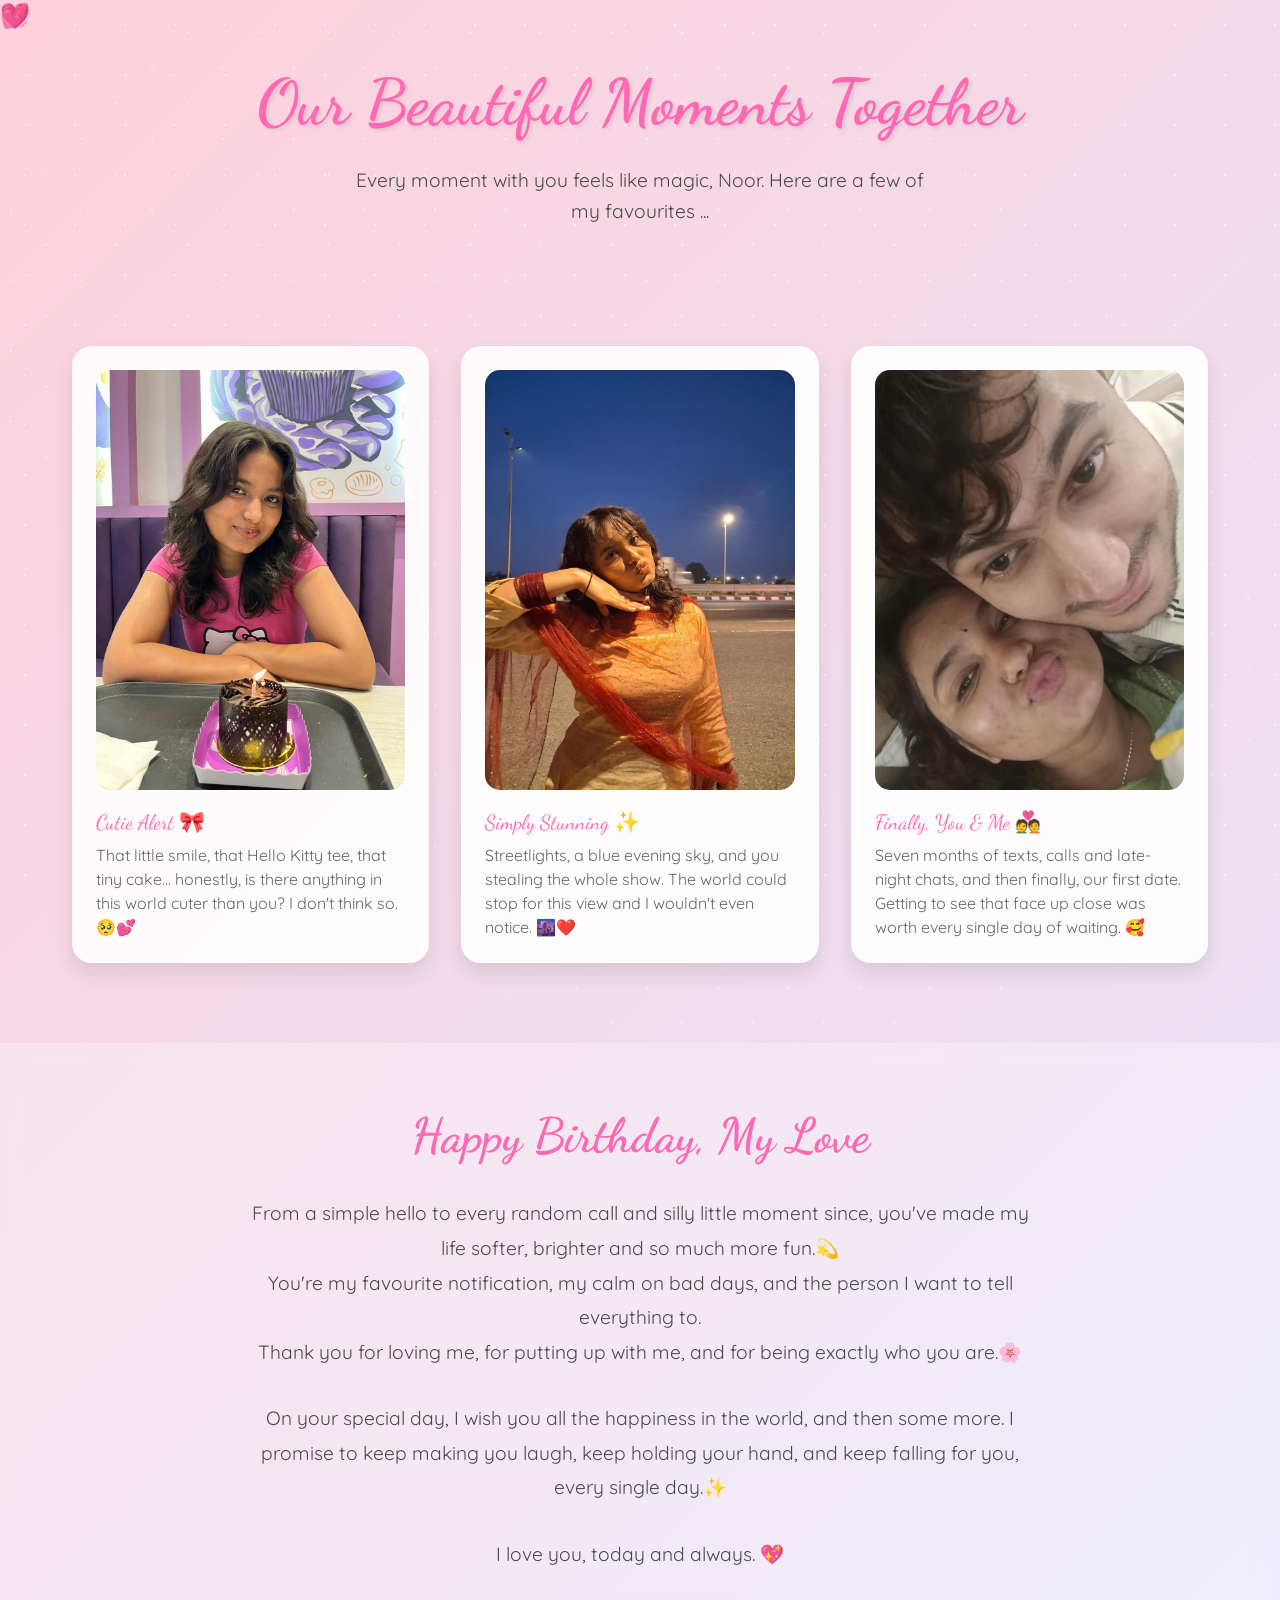
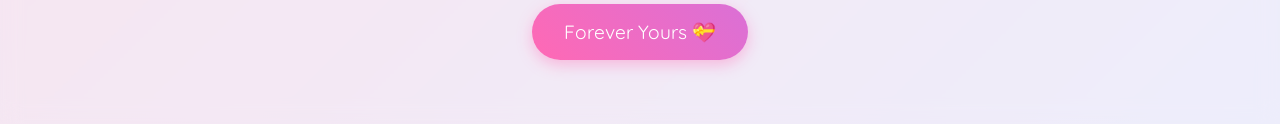
==== last.html @ 28907e5b "Customize birthday site for Noor" ====
<!DOCTYPE html>
<html lang="en">

<head>
    <meta charset="UTF-8">
    <meta name="viewport" content="width=device-width, initial-scale=1.0">
    <title>Our Beautiful Memories ✨</title>
    <style>
        @import url('https://fonts.googleapis.com/css2?family=Dancing+Script:wght@700&family=Quicksand:wght@300;400;500;600&display=swap');

        * {
            margin: 0;
            padding: 0;
            box-sizing: border-box;
        }

        body {
            min-height: 100vh;
            background: linear-gradient(135deg,
                    #ffd1dc 0%,
                    #e6e6fa 25%,
                    #ffefd5 50%,
                    #e6e6fa 75%,
                    #ffd1dc 100%);
            background-size: 400% 400%;
            animation: gradientFlow 15s ease infinite;
            font-family: 'Quicksand', sans-serif;
            overflow-x: hidden;
            color: #4a4a4a;
        }

        @keyframes gradientFlow {
            0% {
                background-position: 0% 50%;
            }

            50% {
                background-position: 100% 50%;
            }

            100% {
                background-position: 0% 50%;
            }
        }

        /* Enhanced Sparkle Effect */
        .magic-sparkles {
            position: fixed;
            top: 0;
            left: 0;
            width: 100%;
            height: 100%;
            pointer-events: none;
            z-index: 1;
        }

        .sparkle {
            position: absolute;
            width: 6px;
            height: 6px;
            border-radius: 50%;
            background-color: white;
            animation: twinkle var(--duration, 4s) ease-in-out infinite;
            opacity: 0;
        }

        @keyframes twinkle {

            0%,
            100% {
                opacity: 0;
                transform: scale(0.5);
            }

            50% {
                opacity: 0.8;
                transform: scale(1);
            }
        }

        /* Generate 50 sparkles with different positions and animations */
        .magic-sparkles::before,
        .magic-sparkles::after {
            content: '';
            position: absolute;
            width: 100%;
            height: 100%;
            background-image: radial-gradient(circle, white 1px, transparent 1px);
            background-size: 50px 50px;
            animation: sparkleLayer 8s linear infinite;
            opacity: 0.5;
        }

        .magic-sparkles::after {
            animation-delay: -4s;
            transform: rotate(45deg);
        }

        @keyframes sparkleLayer {
            0% {
                transform: translateY(0);
            }

            100% {
                transform: translateY(-50px);
            }
        }

        /* Floating Hearts */
        .floating-hearts {
            position: fixed;
            width: 100%;
            height: 100%;
            pointer-events: none;
            z-index: 2;
        }

        .heart {
            position: absolute;
            font-size: 1.5rem;
            color: rgba(255, 105, 180, 0.6);
            animation: floatHeart var(--float-duration, 6s) ease-in-out infinite;
            animation-delay: var(--delay, 0s);
        }

        @keyframes floatHeart {
            0% {
                transform: translate(0, 100vh) rotate(0deg);
            }

            100% {
                transform: translate(var(--translate-x, 0), -100vh) rotate(360deg);
            }
        }

        /* Welcome Section */
        .welcome {
            text-align: center;
            padding: 4rem 2rem;
            position: relative;
            z-index: 3;
        }

        .welcome h1 {
            font-family: 'Dancing Script', cursive;
            font-size: 4rem;
            color: #ff69b4;
            text-shadow: 2px 2px 4px rgba(0, 0, 0, 0.1);
            animation: fadeInScale 2s ease;
        }

        .welcome p {
            font-size: 1.2rem;
            max-width: 600px;
            margin: 1.5rem auto;
            line-height: 1.6;
            animation: fadeIn 2s ease 0.5s both;
        }

        /* Enhanced Memory Cards */
        .memory-container {
            max-width: 1200px;
            margin: 0 auto;
            padding: 2rem;
            display: grid;
            grid-template-columns: repeat(auto-fit, minmax(300px, 1fr));
            gap: 2rem;
            z-index: 3;
            position: relative;
        }

        .memory-card {
            background: rgba(255, 255, 255, 0.9);
            border-radius: 20px;
            padding: 1.5rem;
            box-shadow: 0 10px 20px rgba(0, 0, 0, 0.1);
            transition: all 0.5s cubic-bezier(0.4, 0, 0.2, 1);
            position: relative;
            overflow: hidden;
        }

        .memory-card:hover {
            transform: translateY(-10px) scale(1.02);
            box-shadow: 0 15px 30px rgba(0, 0, 0, 0.15);
        }

        .memory-card::before {
            content: '';
            position: absolute;
            top: 0;
            left: 0;
            width: 100%;
            height: 100%;
            background: linear-gradient(45deg, transparent, rgba(255, 255, 255, 0.4), transparent);
            transform: translateX(-100%);
            transition: 0.5s;
        }

        .memory-card:hover::before {
            transform: translateX(100%);
        }

        .memory-img {
            width: 100%;
            height: 420px;
            object-fit: cover;
            object-position: center 30%;
            border-radius: 15px;
            margin-bottom: 1rem;
            transition: transform 0.5s ease;
        }

        .memory-card:hover .memory-img {
            transform: scale(1.05);
        }

        .memory-date {
            font-family: 'Dancing Script', cursive;
            color: #ff69b4;
            font-size: 1.3rem;
            margin-bottom: 0.5rem;
        }

        .memory-caption {
            font-size: 1rem;
            line-height: 1.5;
            color: #666;
        }

        /* Final Message Section */
        .final-message {
            text-align: center;
            padding: 4rem 2rem;
            background: rgba(255, 255, 255, 0.3);
            backdrop-filter: blur(10px);
            margin-top: 3rem;
            position: relative;
            z-index: 3;
        }

        .final-message h2 {
            font-family: 'Dancing Script', cursive;
            font-size: 3rem;
            color: #ff69b4;
            margin-bottom: 2rem;
            animation: heartbeat 2s infinite;
        }

        @keyframes heartbeat {

            0%,
            100% {
                transform: scale(1);
            }

            50% {
                transform: scale(1.1);
            }
        }

        .final-message p {
            font-size: 1.2rem;
            max-width: 800px;
            margin: 0 auto 2rem;
            line-height: 1.8;
        }

        .goodbye-btn {
            display: inline-block;
            padding: 1rem 2rem;
            font-size: 1.2rem;
            background: linear-gradient(45deg, #ff69b4, #da70d6);
            color: white;
            border: none;
            border-radius: 50px;
            cursor: pointer;
            text-decoration: none;
            transition: all 0.3s ease;
            box-shadow: 0 5px 15px rgba(255, 105, 180, 0.4);
            animation: float 3s infinite ease-in-out;
        }

        .goodbye-btn:hover {
            transform: translateY(-5px);
            box-shadow: 0 8px 20px rgba(255, 105, 180, 0.6);
        }

        @keyframes float {

            0%,
            100% {
                transform: translateY(0);
            }

            50% {
                transform: translateY(-10px);
            }
        }

        /* Animations */
        @keyframes fadeInScale {
            0% {
                opacity: 0;
                transform: scale(0.8);
            }

            100% {
                opacity: 1;
                transform: scale(1);
            }
        }

        @keyframes fadeIn {
            0% {
                opacity: 0;
            }

            100% {
                opacity: 1;
            }
        }

        /* Generate Hearts */
        .js-generate-hearts {
            position: fixed;
            width: 100%;
            height: 100%;
            pointer-events: none;
            z-index: 2;
        }

        /* Custom Scrollbar */
        ::-webkit-scrollbar {
            width: 12px;
        }

        ::-webkit-scrollbar-track {
            background: rgba(255, 255, 255, 0.4);
        }

        ::-webkit-scrollbar-thumb {
            background: linear-gradient(45deg, #ff69b4, #da70d6);
            border-radius: 6px;
        }

        /* Responsive Design */
        @media (max-width: 768px) {
            .welcome h1 {
                font-size: 3rem;
            }

            .memory-container {
                grid-template-columns: 1fr;
            }

            .final-message h2 {
                font-size: 2.5rem;
            }
        }
    </style>
</head>

<body>
    <div class="magic-sparkles"></div>
    <div class="floating-hearts">
        <!-- Hearts will be generated via CSS -->
        <div class="heart" style="--float-duration: 6s; --delay: 0s; --translate-x: 20px;">💝</div>
        <div class="heart" style="--float-duration: 8s; --delay: 1s; --translate-x: -30px;">💖</div>
        <div class="heart" style="--float-duration: 7s; --delay: 2s; --translate-x: 40px;">💗</div>
        <div class="heart" style="--float-duration: 9s; --delay: 3s; --translate-x: -20px;">💓</div>
        <div class="heart" style="--float-duration: 5s; --delay: 4s; --translate-x: 30px;">💕</div>
    </div>

    <section class="welcome">
        <h1>Our Beautiful Moments Together</h1>
        <p>Every moment with you feels like magic, Noor. Here are a few of my favourites ...</p>
    </section>

    <div class="memory-container">
        <div class="memory-card">
            <img src="./p1.jpeg" alt="Noor smiling with a cake" class="memory-img">
            <div class="memory-date">Cutie Alert 🎀</div>
            <div class="memory-caption">That little smile, that Hello Kitty tee, that tiny cake... honestly, is there
                anything in this world cuter than you? I don't think so. 🥺💕</div>
        </div>
        <div class="memory-card">
            <img src="./p2.jpeg" alt="Noor at dusk" class="memory-img">
            <div class="memory-date">Simply Stunning ✨</div>
            <div class="memory-caption">Streetlights, a blue evening sky, and you stealing the whole show. The world
                could stop for this view and I wouldn't even notice. 🌆❤️</div>
        </div>
        <div class="memory-card">
            <img src="./p3.jpeg" alt="Our first date" class="memory-img">
            <div class="memory-date">Finally, You & Me 💑</div>
            <div class="memory-caption">Seven months of texts, calls and late-night chats, and then finally, our first
                date. Getting to see that face up close was worth every single day of waiting. 🥰</div>
        </div>

    </div>

    <section class="final-message">
        <h2>Happy Birthday, My Love</h2>
        <p>From a simple hello to every random call and silly little moment since, you've made my life
            softer, brighter and so much more fun.💫<br>
            You're my favourite notification, my calm on bad days, and the person I want to tell everything to.<br>
            Thank you for loving me, for putting up with me, and for being exactly who you are.🌸</p>
        <p>On your special day, I wish you all the happiness in the world, and then some more. I promise to keep
            making you laugh, keep holding your hand, and keep falling for you, every single day.✨</p>
        <p>I love you, today and always. 💖</p>
        <a href="#" class="goodbye-btn">Forever Yours 💝</a>
    </section>
</body>

</html>
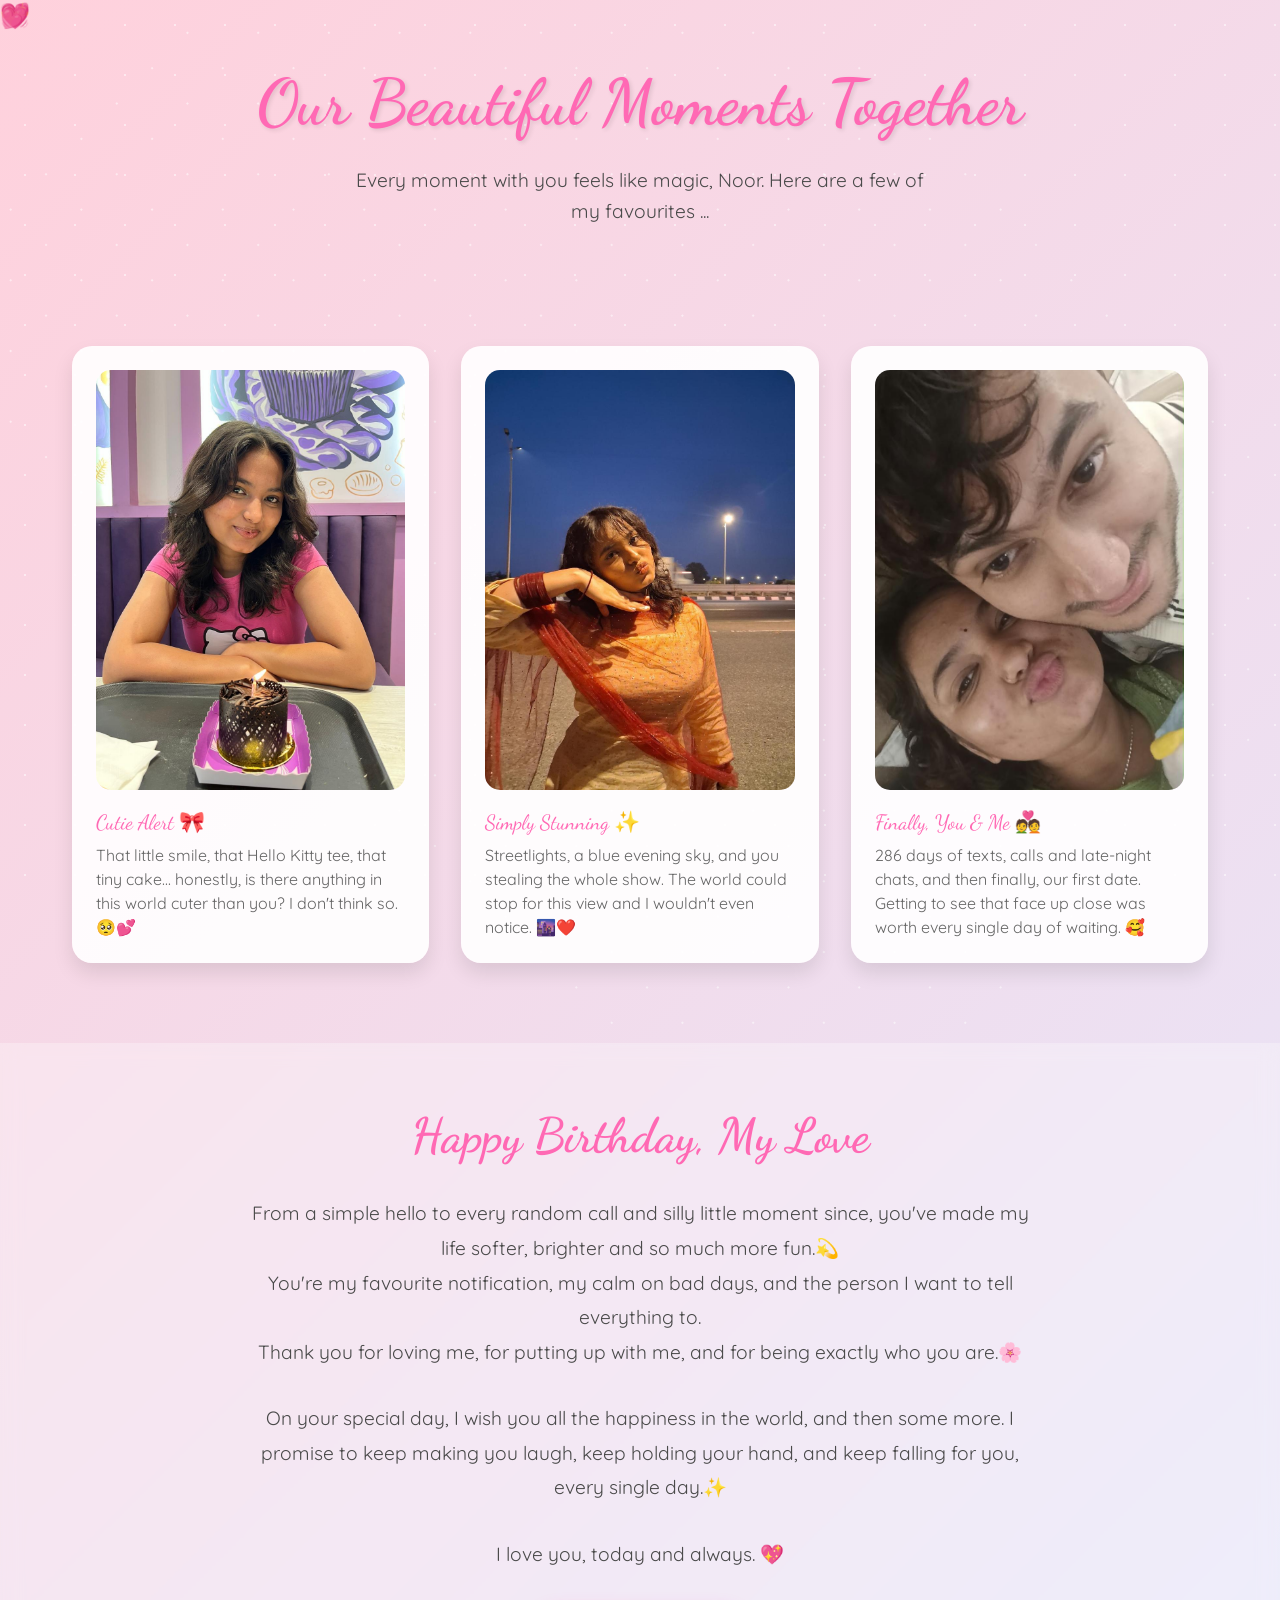
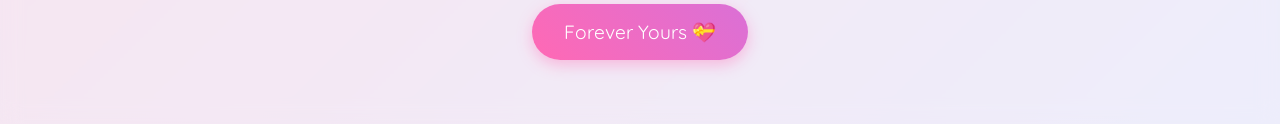
==== commit 14f7ea5b: "P3 caption: 286 days" ====
--- a/last.html
+++ b/last.html
@@ -392,7 +392,7 @@
         <div class="memory-card">
             <img src="./p3.jpeg" alt="Our first date" class="memory-img">
             <div class="memory-date">Finally, You & Me 💑</div>
-            <div class="memory-caption">Seven months of texts, calls and late-night chats, and then finally, our first
+            <div class="memory-caption">286 days of texts, calls and late-night chats, and then finally, our first
                 date. Getting to see that face up close was worth every single day of waiting. 🥰</div>
         </div>
 
